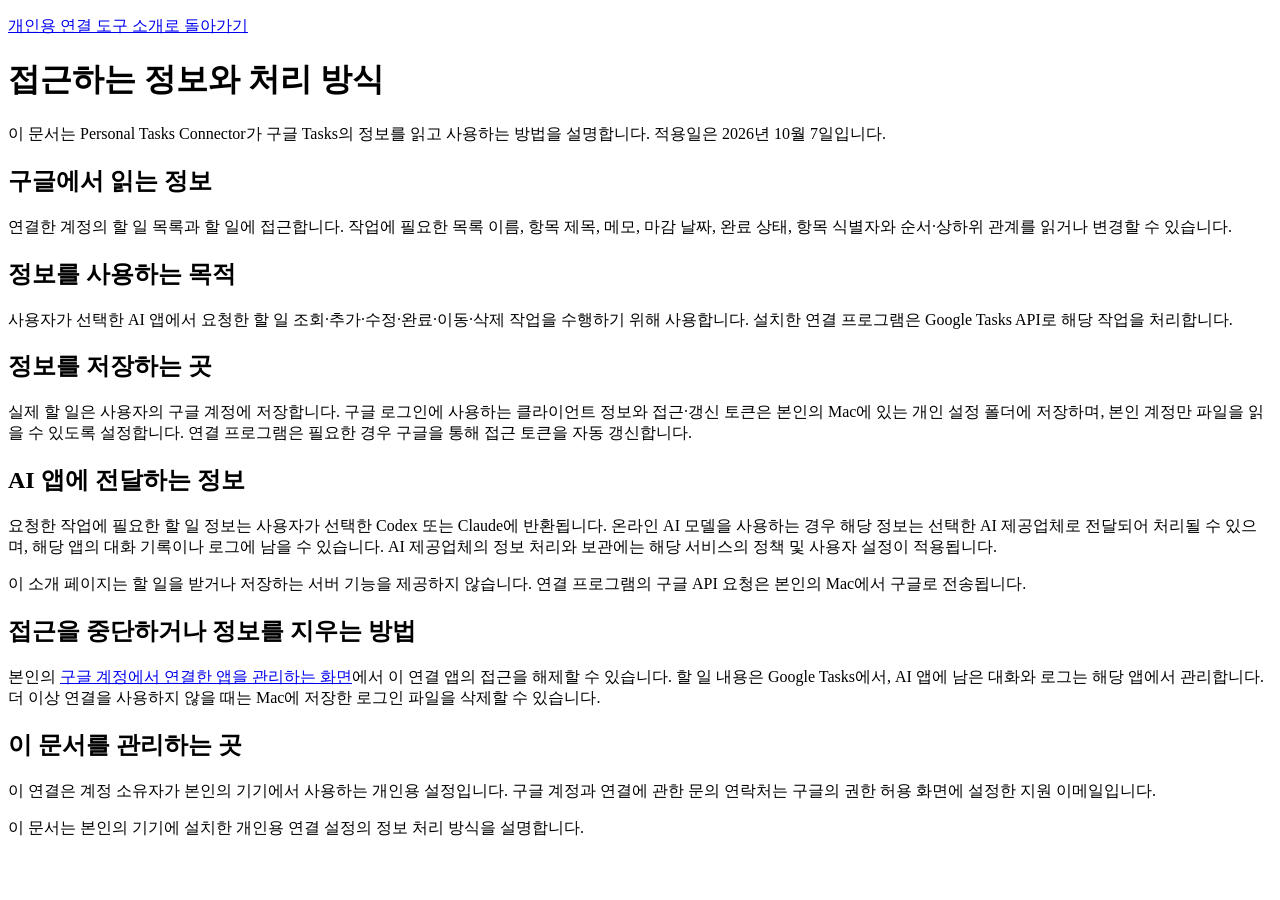
==== privacy.html @ 07e25f28 "Add privacy.html for the personal Tasks connector" ====
<!doctype html>
<html lang="ko">
<head>
  <meta charset="utf-8">
  <meta name="viewport" content="width=device-width,initial-scale=1">
  <title>정보 처리 설명 · Personal Tasks Connector</title>
  <link rel="stylesheet" href="style.css">
</head>
<body>
<main>
  <p><a href="index.html">개인용 연결 도구 소개로 돌아가기</a></p>
  <h1>접근하는 정보와 처리 방식</h1>
  <p>이 문서는 Personal Tasks Connector가 구글 Tasks의 정보를 읽고 사용하는 방법을 설명합니다. 적용일은 2026년 10월 7일입니다.</p>
  <h2>구글에서 읽는 정보</h2>
  <p>연결한 계정의 할 일 목록과 할 일에 접근합니다. 작업에 필요한 목록 이름, 항목 제목, 메모, 마감 날짜, 완료 상태, 항목 식별자와 순서·상하위 관계를 읽거나 변경할 수 있습니다.</p>
  <h2>정보를 사용하는 목적</h2>
  <p>사용자가 선택한 AI 앱에서 요청한 할 일 조회·추가·수정·완료·이동·삭제 작업을 수행하기 위해 사용합니다. 설치한 연결 프로그램은 Google Tasks API로 해당 작업을 처리합니다.</p>
  <h2>정보를 저장하는 곳</h2>
  <p>실제 할 일은 사용자의 구글 계정에 저장합니다. 구글 로그인에 사용하는 클라이언트 정보와 접근·갱신 토큰은 본인의 Mac에 있는 개인 설정 폴더에 저장하며, 본인 계정만 파일을 읽을 수 있도록 설정합니다. 연결 프로그램은 필요한 경우 구글을 통해 접근 토큰을 자동 갱신합니다.</p>
  <h2>AI 앱에 전달하는 정보</h2>
  <p>요청한 작업에 필요한 할 일 정보는 사용자가 선택한 Codex 또는 Claude에 반환됩니다. 온라인 AI 모델을 사용하는 경우 해당 정보는 선택한 AI 제공업체로 전달되어 처리될 수 있으며, 해당 앱의 대화 기록이나 로그에 남을 수 있습니다. AI 제공업체의 정보 처리와 보관에는 해당 서비스의 정책 및 사용자 설정이 적용됩니다.</p>
  <p>이 소개 페이지는 할 일을 받거나 저장하는 서버 기능을 제공하지 않습니다. 연결 프로그램의 구글 API 요청은 본인의 Mac에서 구글로 전송됩니다.</p>
  <h2>접근을 중단하거나 정보를 지우는 방법</h2>
  <p>본인의 <a href="https://myaccount.google.com/connections">구글 계정에서 연결한 앱을 관리하는 화면</a>에서 이 연결 앱의 접근을 해제할 수 있습니다. 할 일 내용은 Google Tasks에서, AI 앱에 남은 대화와 로그는 해당 앱에서 관리합니다. 더 이상 연결을 사용하지 않을 때는 Mac에 저장한 로그인 파일을 삭제할 수 있습니다.</p>
  <h2>이 문서를 관리하는 곳</h2>
  <p>이 연결은 계정 소유자가 본인의 기기에서 사용하는 개인용 설정입니다. 구글 계정과 연결에 관한 문의 연락처는 구글의 권한 허용 화면에 설정한 지원 이메일입니다.</p>
  <footer>이 문서는 본인의 기기에 설치한 개인용 연결 설정의 정보 처리 방식을 설명합니다.</footer>
</main>
</body>
</html>
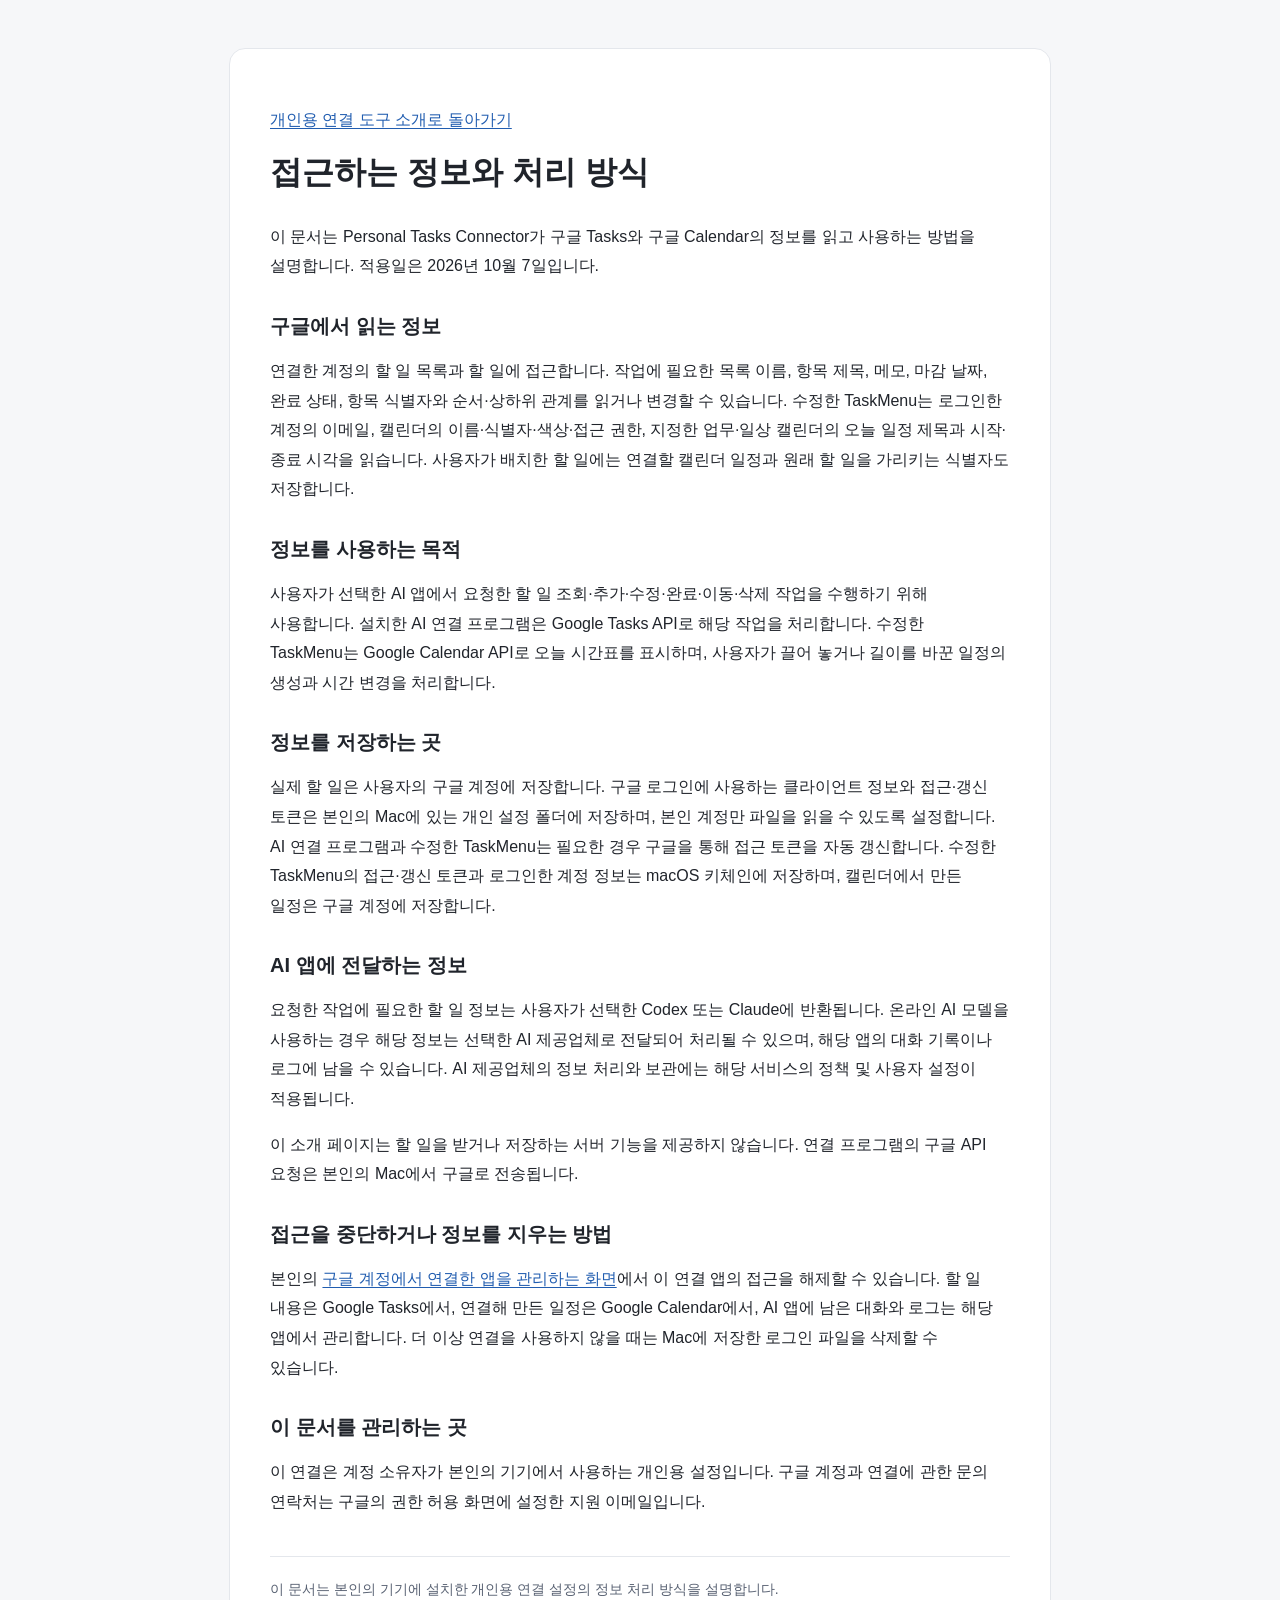
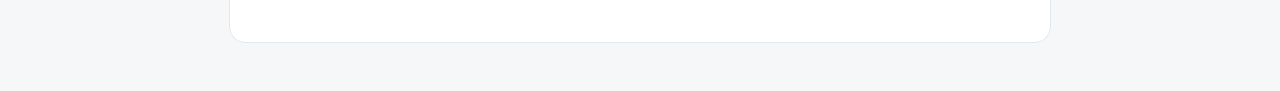
==== commit 048b533f: "Describe personal TaskMenu calendar scheduling and data handling" ====
--- a/privacy.html
+++ b/privacy.html
@@ -10,18 +10,18 @@
 <main>
   <p><a href="index.html">개인용 연결 도구 소개로 돌아가기</a></p>
   <h1>접근하는 정보와 처리 방식</h1>
-  <p>이 문서는 Personal Tasks Connector가 구글 Tasks의 정보를 읽고 사용하는 방법을 설명합니다. 적용일은 2026년 10월 7일입니다.</p>
+  <p>이 문서는 Personal Tasks Connector가 구글 Tasks와 구글 Calendar의 정보를 읽고 사용하는 방법을 설명합니다. 적용일은 2026년 10월 7일입니다.</p>
   <h2>구글에서 읽는 정보</h2>
-  <p>연결한 계정의 할 일 목록과 할 일에 접근합니다. 작업에 필요한 목록 이름, 항목 제목, 메모, 마감 날짜, 완료 상태, 항목 식별자와 순서·상하위 관계를 읽거나 변경할 수 있습니다.</p>
+  <p>연결한 계정의 할 일 목록과 할 일에 접근합니다. 작업에 필요한 목록 이름, 항목 제목, 메모, 마감 날짜, 완료 상태, 항목 식별자와 순서·상하위 관계를 읽거나 변경할 수 있습니다. 수정한 TaskMenu는 로그인한 계정의 이메일, 캘린더의 이름·식별자·색상·접근 권한, 지정한 업무·일상 캘린더의 오늘 일정 제목과 시작·종료 시각을 읽습니다. 사용자가 배치한 할 일에는 연결할 캘린더 일정과 원래 할 일을 가리키는 식별자도 저장합니다.</p>
   <h2>정보를 사용하는 목적</h2>
-  <p>사용자가 선택한 AI 앱에서 요청한 할 일 조회·추가·수정·완료·이동·삭제 작업을 수행하기 위해 사용합니다. 설치한 연결 프로그램은 Google Tasks API로 해당 작업을 처리합니다.</p>
+  <p>사용자가 선택한 AI 앱에서 요청한 할 일 조회·추가·수정·완료·이동·삭제 작업을 수행하기 위해 사용합니다. 설치한 AI 연결 프로그램은 Google Tasks API로 해당 작업을 처리합니다. 수정한 TaskMenu는 Google Calendar API로 오늘 시간표를 표시하며, 사용자가 끌어 놓거나 길이를 바꾼 일정의 생성과 시간 변경을 처리합니다.</p>
   <h2>정보를 저장하는 곳</h2>
-  <p>실제 할 일은 사용자의 구글 계정에 저장합니다. 구글 로그인에 사용하는 클라이언트 정보와 접근·갱신 토큰은 본인의 Mac에 있는 개인 설정 폴더에 저장하며, 본인 계정만 파일을 읽을 수 있도록 설정합니다. 연결 프로그램은 필요한 경우 구글을 통해 접근 토큰을 자동 갱신합니다.</p>
+  <p>실제 할 일은 사용자의 구글 계정에 저장합니다. 구글 로그인에 사용하는 클라이언트 정보와 접근·갱신 토큰은 본인의 Mac에 있는 개인 설정 폴더에 저장하며, 본인 계정만 파일을 읽을 수 있도록 설정합니다. AI 연결 프로그램과 수정한 TaskMenu는 필요한 경우 구글을 통해 접근 토큰을 자동 갱신합니다. 수정한 TaskMenu의 접근·갱신 토큰과 로그인한 계정 정보는 macOS 키체인에 저장하며, 캘린더에서 만든 일정은 구글 계정에 저장합니다.</p>
   <h2>AI 앱에 전달하는 정보</h2>
   <p>요청한 작업에 필요한 할 일 정보는 사용자가 선택한 Codex 또는 Claude에 반환됩니다. 온라인 AI 모델을 사용하는 경우 해당 정보는 선택한 AI 제공업체로 전달되어 처리될 수 있으며, 해당 앱의 대화 기록이나 로그에 남을 수 있습니다. AI 제공업체의 정보 처리와 보관에는 해당 서비스의 정책 및 사용자 설정이 적용됩니다.</p>
   <p>이 소개 페이지는 할 일을 받거나 저장하는 서버 기능을 제공하지 않습니다. 연결 프로그램의 구글 API 요청은 본인의 Mac에서 구글로 전송됩니다.</p>
   <h2>접근을 중단하거나 정보를 지우는 방법</h2>
-  <p>본인의 <a href="https://myaccount.google.com/connections">구글 계정에서 연결한 앱을 관리하는 화면</a>에서 이 연결 앱의 접근을 해제할 수 있습니다. 할 일 내용은 Google Tasks에서, AI 앱에 남은 대화와 로그는 해당 앱에서 관리합니다. 더 이상 연결을 사용하지 않을 때는 Mac에 저장한 로그인 파일을 삭제할 수 있습니다.</p>
+  <p>본인의 <a href="https://myaccount.google.com/connections">구글 계정에서 연결한 앱을 관리하는 화면</a>에서 이 연결 앱의 접근을 해제할 수 있습니다. 할 일 내용은 Google Tasks에서, 연결해 만든 일정은 Google Calendar에서, AI 앱에 남은 대화와 로그는 해당 앱에서 관리합니다. 더 이상 연결을 사용하지 않을 때는 Mac에 저장한 로그인 파일을 삭제할 수 있습니다.</p>
   <h2>이 문서를 관리하는 곳</h2>
   <p>이 연결은 계정 소유자가 본인의 기기에서 사용하는 개인용 설정입니다. 구글 계정과 연결에 관한 문의 연락처는 구글의 권한 허용 화면에 설정한 지원 이메일입니다.</p>
   <footer>이 문서는 본인의 기기에 설치한 개인용 연결 설정의 정보 처리 방식을 설명합니다.</footer>
--- a/style.css
+++ b/style.css
@@ -0,0 +1,11 @@
+:root { color-scheme: light dark; font-family: -apple-system, BlinkMacSystemFont, "Segoe UI", sans-serif; }
+body { margin: 0; color: #20242b; background: #f6f7f9; }
+main { max-width: 740px; margin: 48px auto; padding: 40px; background: #fff; border: 1px solid #e4e7ec; border-radius: 16px; }
+h1 { font-size: 32px; line-height: 1.35; margin: 12px 0 28px; }
+h2 { font-size: 20px; margin: 32px 0 12px; }
+p { line-height: 1.85; word-break: keep-all; }
+a { color: #215db0; text-underline-offset: 3px; }
+.eyebrow, footer { color: #596273; font-size: 14px; }
+footer { margin-top: 40px; border-top: 1px solid #e4e7ec; padding-top: 20px; line-height: 1.75; }
+@media (max-width: 800px) { main { margin: 16px; padding: 24px; } h1 { font-size: 28px; } }
+@media (prefers-color-scheme: dark) { body { color: #e9edf3; background: #13161b; } main { background: #1c222a; border-color: #343c48; } a { color: #9fc5ff; } .eyebrow, footer { color: #abb6c5; } footer { border-color: #343c48; } }
